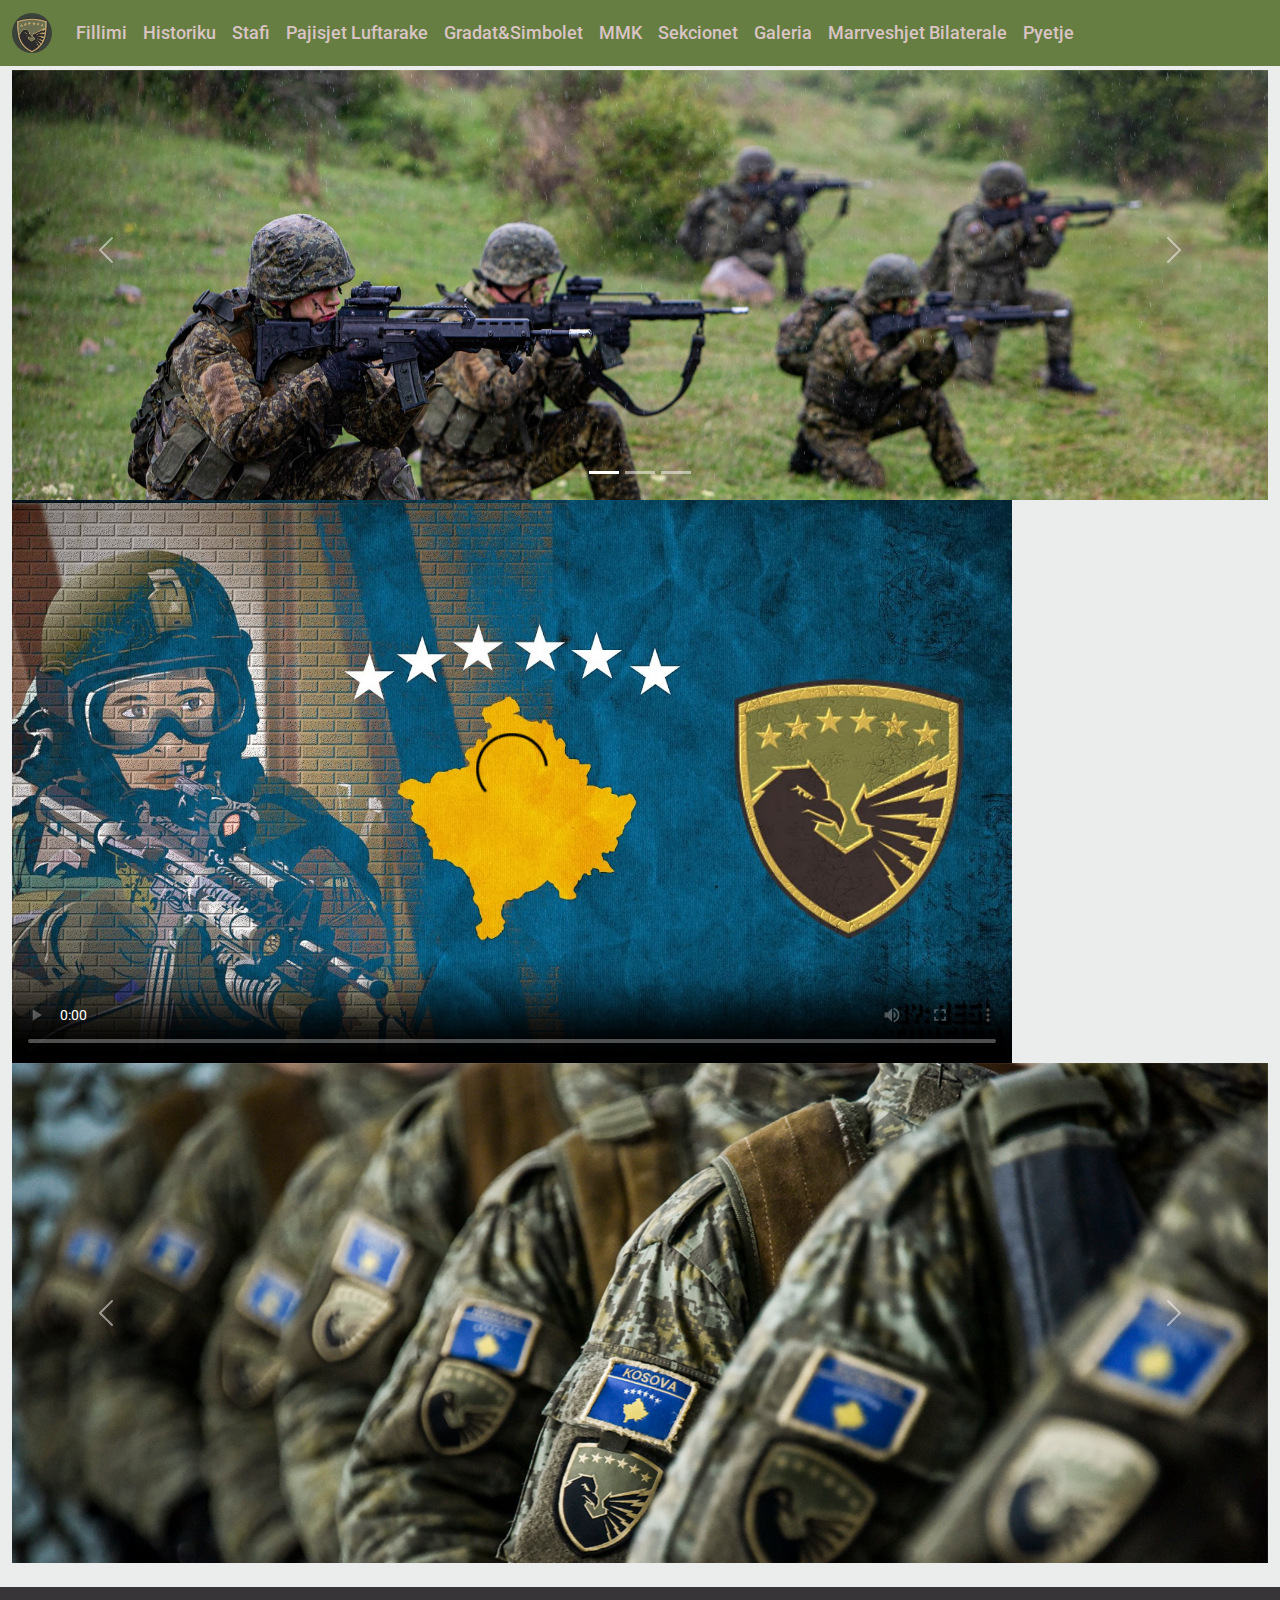
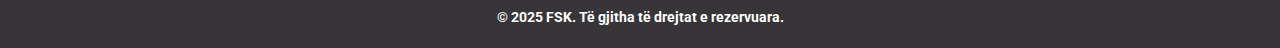
==== Galeria.html @ 28334d0b "initial commit" ====
<DOCTYPE html>
<html lang="en">
<head>
    <meta charset="UTF-8">
    <meta name="viewport" content="width=device-width, initial-scale=1.0">
    <title>Galeria</title>
    <link rel="stylesheet" href="./bootstrap/css/bootstrap.min.css">
    <link rel="stylesheet" href="style.css">
    <link rel="stylesheet" href="script.js">
</head>
<body id="fsk-website">
    <nav class="navbar fixed-top navbar-expand-lg" >
     <div class="container-fluid">
    <a class="navbar-brand" href="Fillimi.html">
      <img src="./images/logo.jpg" alt="Bootstrap" width="40" height="40"></a>
    <button class="navbar-toggler" type="button" data-bs-toggle="collapse" data-bs-target="#navbarSupportedContent" aria-controls="navbarSupportedContent" aria-expanded="false" aria-label="Toggle navigation">
      <span class="navbar-toggler-icon"></span>
    </button>
    <div class="collapse navbar-collapse" id="navbarSupportedContent">
      <ul class="navbar-nav me-auto mb-2 mb-lg-0">
        <li class="nav-item">
          <a class="nav-link active" aria-current="page" href="Fillimi.html">Fillimi</a>
        </li>
        <li class="nav-item">
          <a class="nav-link" href="Historiku.html">Historiku</a>
        </li>
        <li class="nav-item">
          <a class="nav-link" href="Stafi.html">Stafi</a>
        </li>
        <li class="nav-item">
          <a class="nav-link" href="Pajisjet-Luftarake.html">Pajisjet Luftarake</a>
        </li>
        <li class="nav-item">
          <a class="nav-link" href="Gradat&Simbolet.html">Gradat&Simbolet</a>
        </li>
        <li class="nav-item">
          <a class="nav-link" href="MMK.html">MMK</a>
        </li>
        <li class="nav-item">
          <a class="nav-link" href="Sekcionet.html">Sekcionet</a>
        </li>
        <li class="nav-item">
          <a class="nav-link" href="Galeria.html">Galeria</a>
        </li>
        <li class="nav-item">
          <a class="nav-link" href="Marrveshjet-Bilaterale.html">Marrveshjet Bilaterale</a>
        </li>
        <li class="nav-item">
          <a class="nav-link" href="Pyetje.html">Pyetje</a>
        </li>
    </div>
  </div>
</nav>
<div class="container-fluid">
<div id="carouselExampleIndicators" class="carousel slide">
  <div class="carousel-indicators">
    <button type="button" data-bs-target="#carouselExampleIndicators" data-bs-slide-to="0" class="active" aria-current="true" aria-label="Slide 1"></button>
    <button type="button" data-bs-target="#carouselExampleIndicators" data-bs-slide-to="1" aria-label="Slide 2"></button>
    <button type="button" data-bs-target="#carouselExampleIndicators" data-bs-slide-to="2" aria-label="Slide 3"></button>
  </div>
  <div class="carousel-inner">
    <div class="carousel-item active">
      <img src="images/g11.jpg" class="d-block w-100" alt="foto">
    </div>
    <div class="carousel-item">
      <img src="images/g20.jpg" class="d-block w-100" alt="foto">
    </div>
    <div class="carousel-item">
      <img src="images/g22.jpg"  class="d-block w-100" alt="foto">
    </div>
  </div>
  <button class="carousel-control-prev" type="button" data-bs-target="#carouselExampleIndicators" data-bs-slide="prev">
    <span class="carousel-control-prev-icon" aria-hidden="true"></span>
    <span class="visually-hidden">Previous</span>
  </button>
  <button class="carousel-control-next" type="button" data-bs-target="#carouselExampleIndicators" data-bs-slide="next">
    <span class="carousel-control-next-icon" aria-hidden="true"></span>
    <span class="visually-hidden">Next</span>
  </button>
</div>
<div class="video-container">
  <video class="responsive-video" controls src="video/Forca e Sigurise se Kosoves - Vlerat.mp4" poster="images/vbg..jpg">
  </video>
</div>
<div id="carouselExample" class="carousel slide">
  <div class="carousel-inner">
    <div class="carousel-item active">
      <img src="images/g2.jpg" class="d-block w-100" alt="fotp">
    </div>
    <div class="carousel-item">
      <img src="images/g21.jpg" class="d-block w-100" alt="foto">
    </div>
    <div class="carousel-item">
      <img src="images/g8.jpg" class="d-block w-100" alt="foto">
    </div>
  </div>
  <button class="carousel-control-prev" type="button" data-bs-target="#carouselExample" data-bs-slide="prev">
    <span class="carousel-control-prev-icon" aria-hidden="true"></span>
    <span class="visually-hidden">Previous</span>
  </button>
  <button class="carousel-control-next" type="button" data-bs-target="#carouselExample" data-bs-slide="next">
    <span class="carousel-control-next-icon" aria-hidden="true"></span>
    <span class="visually-hidden">Next</span>
  </button>
</div>
</div>
<br>
<footer>
  <p>&copy; 2025 FSK. Të gjitha të drejtat e rezervuara.</p>
</footer>
<script src="./bootstrap/js/bootstrap.bundle.min.js"></script>
</body>
</html>
---- style.css ----
@import url('https://fonts.googleapis.com/css2?family=DM+Serif+Text:ital@0;1&family=Doto:wght@100..900&family=PT+Sans+Narrow:wght@400;700&family=Roboto:ital,wght@0,100;0,300;0,400;0,500;0,700;0,900;1,100;1,300;1,400;1,500;1,700;1,900&display=swap');
body {
  font-family: "Roboto", serif;
  font-weight: 700;
  font-style: normal;
  font-size: 16px;
  background-color: #ebeded;
  margin: 0;
  padding: 0;
  display: flex;
  flex-direction: column;
}
/* Media Query për pajisje mobile (maksimumi 600px)*/ 
@media only screen and (max-width: 600px) {
  body {
      font-size: 14px;
  }
  table {
    font-size: 12px;
}
td img {
  width: 100px;
}
form button {
  font-size: 14px;
  padding: 8px 16px;
}
}
/* Media Query për tablet (midis 601px dhe 1024px) */
@media only screen and (min-width: 601px) and (max-width: 1024px) {
  body {
      font-size: 15px;
  }
  td img {
    width: 150px;
  }
}
/* Media Query për desktop (minimumi 1025px) */
@media only screen and (min-width: 1025px) {
  body {
      font-size: 16px;
  }
  td img {
    width: 200px; 
  }
}
.navbar {
  background-color: rgb(103, 126, 66);
 
}
.navbar-brand img {
  border-radius: 50%;
}
.navbar-nav .nav-link {
  color: rgb(216, 196, 196) !important;
  font-size: 1.1rem;
  font-weight: 500;
}
.navbar-nav .nav-link:hover {
  color: #455d0c !important;
}
/*Stilizimi i Fillimi.html*/
.fp-title{
  background-image:url(images/backgroundimg.png);
  height: 500px;
  color :white;
  padding-left: 20px;
  display: flex;
  justify-content: flex-start;
  align-items: flex-end;
}
.fp-about {
  font-family: "Roboto", serif;
  font-weight: 700;
  font-style: normal;
 padding: 60px 20px;
  text-align: center;
  background-color: #ffffff;
}
/*Stilizimi i Historiku.html*/
.fp-photo{
  margin-top: 50px;
  width: 100%;
  height: auto;
  border-radius: 8px;
  box-shadow: 0 4px 8px rgba(0, 0, 0, 0.1);
}
.fp-photo .fp-photo-grid {
  display: flex;
  justify-content: space-between;
}

.row{
  margin:auto;
  padding: 20px;
}

/*Stilizimi i Stafi.html*/
.fp-h2 {
  text-align: center;
  margin-top: 80px;
}

.fp-personi {
  background-color: rgb(202, 199, 199);
  border: 1px solid #ddd;
  margin-bottom: 30px;
  padding: 15px;
  border-radius: 5px;
  text-align: center;
}

.fp-personi img {
  width: 100%;
  height: auto;
  border-radius: 50%;
  margin-bottom: 15px;
}
/*Stilizimi i Pajisjet-Luftarake.html*/
table {
  width: 80%; 
   margin: 0 auto;
    border-collapse: collapse; 
    margin-top: 80px;
    margin-bottom: 20px;
}
th, td {
  border: 3px solid rgb(39, 52, 23);
  padding: 10px;
  text-align: center;
}
h1{
  margin-top: 100px;
}
p{
  text-align: center;
}
/*Stilizimi i Gradat&Simbolet.html*/
.card {
  background-color: white; 
  border-radius: 8px;
  box-shadow: 0 4px 8px rgba(0, 0, 0, 0.1); 
}
.card p {
  text-align: center;
  padding: 15px;
  color: #345e26;
}
/*Stilizimi i Galeria.html*/
#carouselExampleIndicators {
  width: 100%;
  max-width: 100%; 
  height: auto; 
  overflow: hidden;
}
#carouselExampleIndicators .carousel-item img {
  margin-top: 70px;
  width: 100%;
  height: 100%; 
  object-fit: cover;
  object-position: center center; 
}
.carousel-inner {
  height: 500px; 
}
.carousel-item {
  height: 100%;
}
.video-container {
  width: 100%;
  max-width: 1000px;
  position: relative;
  overflow: hidden;
  background-color: #ebeded;
}
.responsive-video {
  width: 100%;
  height: auto;
}
form {
  max-width: 600px;
  margin: 90px auto;
  background-color: rgb(103, 126, 66);
  padding: 30px;
  border-radius: 10px;
  box-shadow: 0 4px 8px rgba(0, 0, 0, 0.5);
}

form button {
  background-color:#455d0c !important;
  color: #ffffff;
  padding: 10px 20px;
  border: none;
  border-radius: 5px;
  font-size: 16px;
  cursor: pointer;
}

form button:hover {
  background-color: #326803;
}
footer {
  background-color:rgb(56, 53, 57); 
  color: white; 
  text-align: center;  
  padding: 20px; 
  font-size: 14px;
  position:relative;  
  bottom: 0;
  width: 100%;
}

footer p {
  margin: 0; 
}
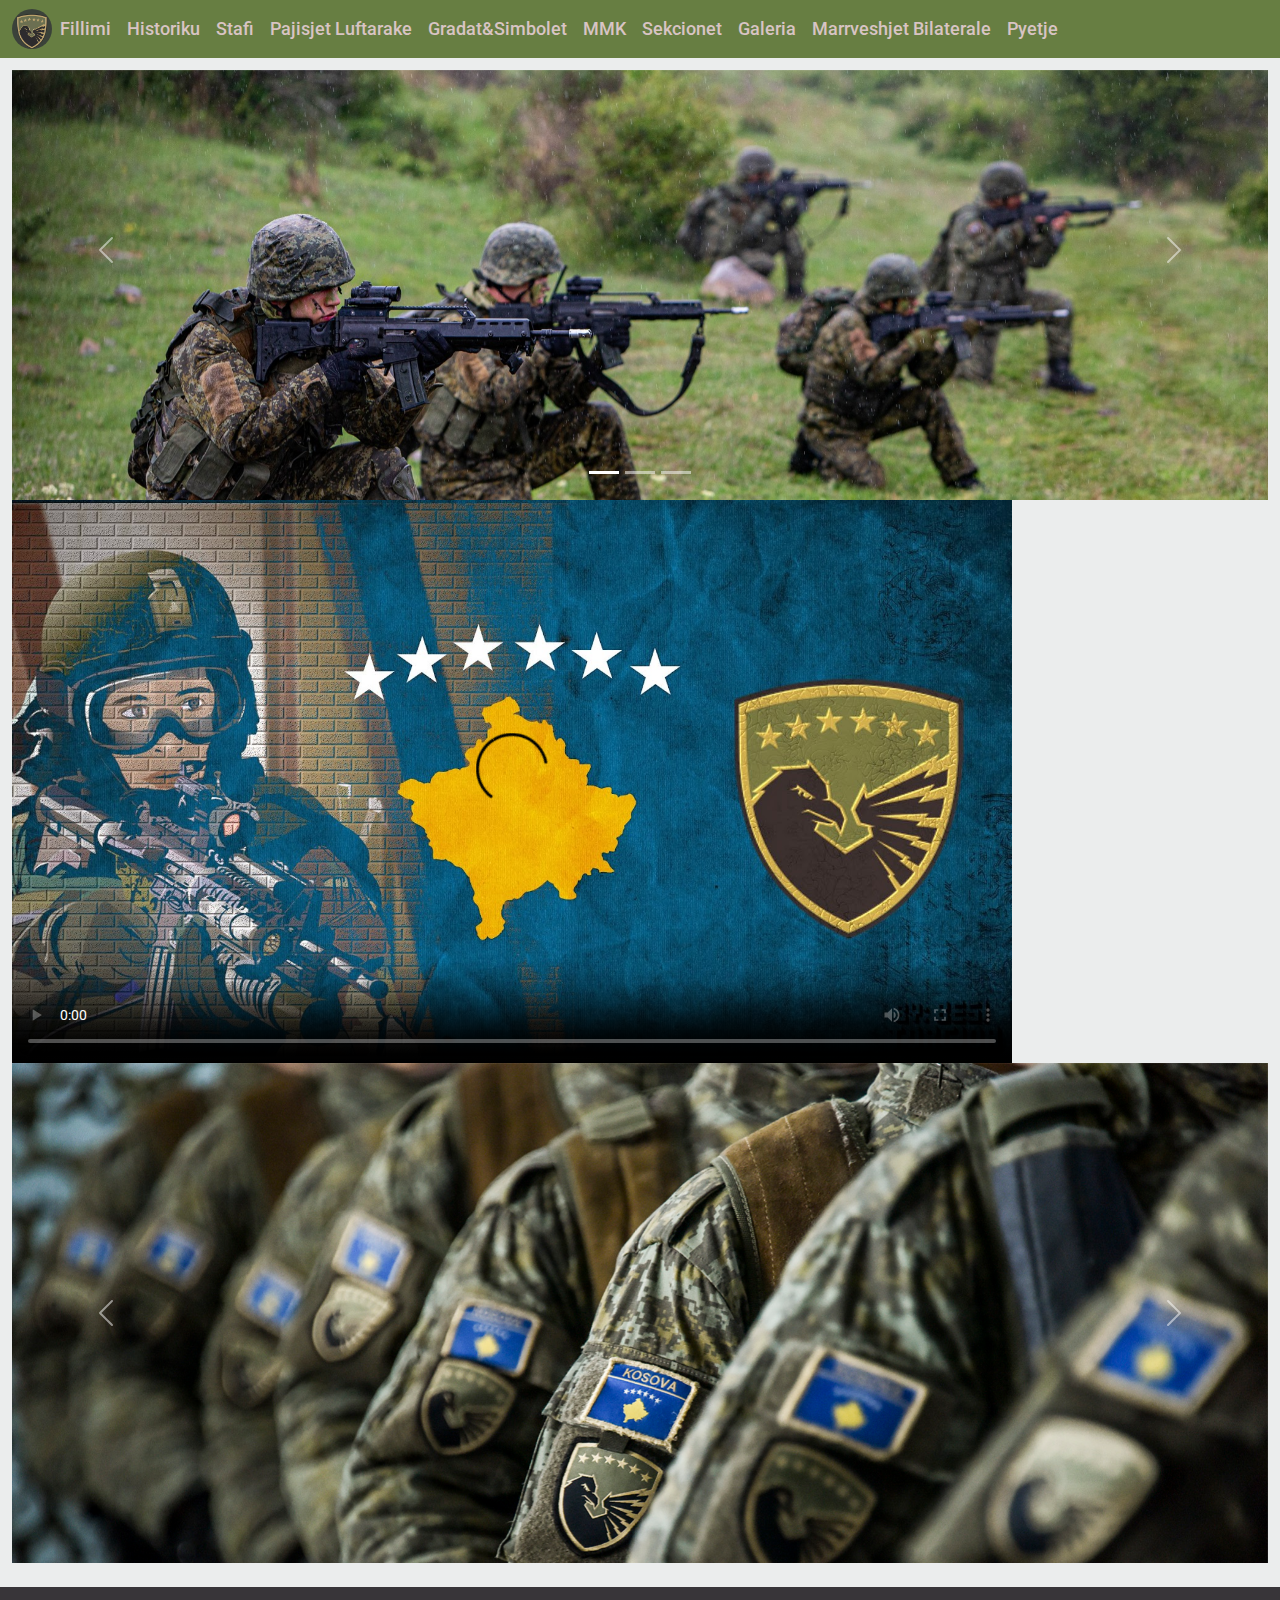
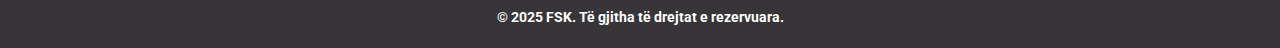
==== commit effeedf6: "initial commit" ====
--- a/Galeria.html
+++ b/Galeria.html
@@ -3,23 +3,23 @@
 <head>
     <meta charset="UTF-8">
     <meta name="viewport" content="width=device-width, initial-scale=1.0">
-    <title>Galeria</title>
+    <title>fsk-website</title>
     <link rel="stylesheet" href="./bootstrap/css/bootstrap.min.css">
     <link rel="stylesheet" href="style.css">
     <link rel="stylesheet" href="script.js">
 </head>
 <body id="fsk-website">
-    <nav class="navbar fixed-top navbar-expand-lg" >
-     <div class="container-fluid">
-    <a class="navbar-brand" href="Fillimi.html">
+  <nav class="navbar fixed-top navbar-expand-lg">
+    <div class="container-fluid">
+    <a class="FP-navbar-brand" href="index.html">
       <img src="./images/logo.jpg" alt="Bootstrap" width="40" height="40"></a>
     <button class="navbar-toggler" type="button" data-bs-toggle="collapse" data-bs-target="#navbarSupportedContent" aria-controls="navbarSupportedContent" aria-expanded="false" aria-label="Toggle navigation">
       <span class="navbar-toggler-icon"></span>
     </button>
-    <div class="collapse navbar-collapse" id="navbarSupportedContent">
-      <ul class="navbar-nav me-auto mb-2 mb-lg-0">
+    <div class="collapse navbar-collapse"id="navbarSupportedContent">
+      <ul class="navbar-nav">
         <li class="nav-item">
-          <a class="nav-link active" aria-current="page" href="Fillimi.html">Fillimi</a>
+          <a class="nav-link active" aria-current="page" href="index.html">Fillimi</a>
         </li>
         <li class="nav-item">
           <a class="nav-link" href="Historiku.html">Historiku</a>
@@ -78,7 +78,7 @@
     <span class="visually-hidden">Next</span>
   </button>
 </div>
-<div class="video-container">
+<div class="FP-video-container">
   <video class="responsive-video" controls src="video/Forca e Sigurise se Kosoves - Vlerat.mp4" poster="images/vbg..jpg">
   </video>
 </div>
--- a/style.css
+++ b/style.css
@@ -46,9 +46,9 @@
 }
 .navbar {
   background-color: rgb(103, 126, 66);
- 
-}
-.navbar-brand img {
+
+}
+.FP-navbar-brand img {
   border-radius: 50%;
 }
 .navbar-nav .nav-link {
@@ -73,7 +73,7 @@
   font-family: "Roboto", serif;
   font-weight: 700;
   font-style: normal;
- padding: 60px 20px;
+  padding: 60px 20px;
   text-align: center;
   background-color: #ffffff;
 }
@@ -96,12 +96,12 @@
 }
 
 /*Stilizimi i Stafi.html*/
-.fp-h2 {
+.FP-h2 {
   text-align: center;
   margin-top: 80px;
 }
 
-.fp-personi {
+.FP-personi {
   background-color: rgb(202, 199, 199);
   border: 1px solid #ddd;
   margin-bottom: 30px;
@@ -110,7 +110,7 @@
   text-align: center;
 }
 
-.fp-personi img {
+.FP-personi img {
   width: 100%;
   height: auto;
   border-radius: 50%;
@@ -119,7 +119,7 @@
 /*Stilizimi i Pajisjet-Luftarake.html*/
 table {
   width: 80%; 
-   margin: 0 auto;
+  margin: 0 auto;
     border-collapse: collapse; 
     margin-top: 80px;
     margin-bottom: 20px;
@@ -166,7 +166,7 @@
 .carousel-item {
   height: 100%;
 }
-.video-container {
+.FP-video-container {
   width: 100%;
   max-width: 1000px;
   position: relative;
